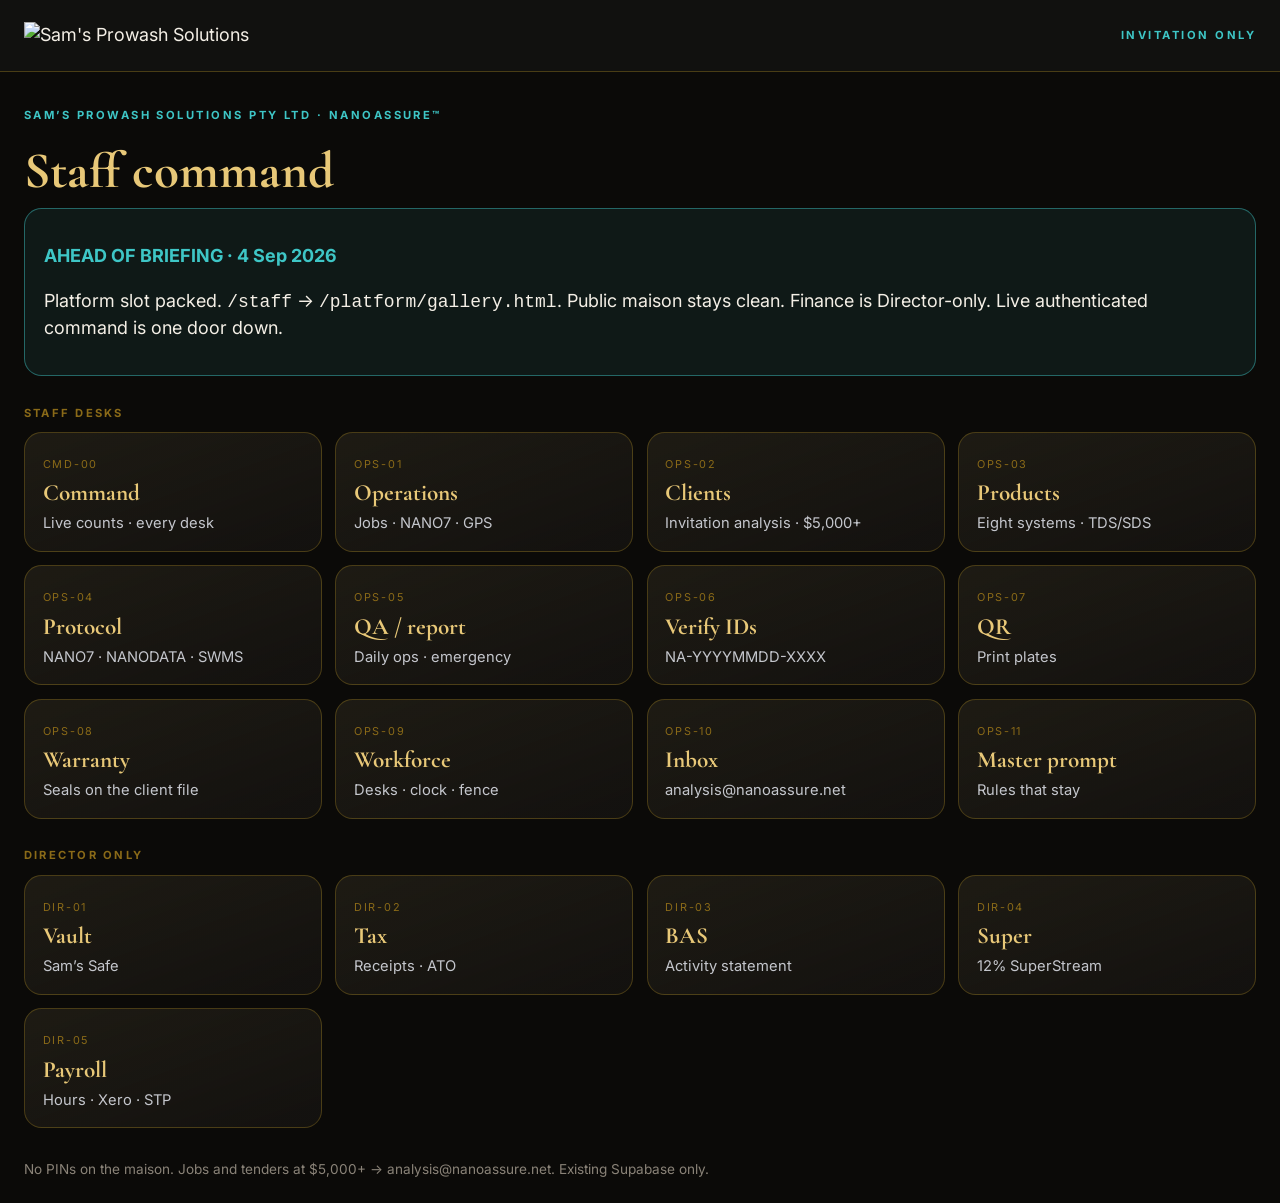
==== site/platform/gallery.html @ 269c6534 "Pack site/platform so /staff points at gallery.html — ahead of 4 Sep briefing" ====
<!DOCTYPE html>
<html lang="en-AU">
<head>
  <meta charset="utf-8" />
  <meta name="viewport" content="width=device-width, initial-scale=1" />
  <title>Staff command · NanoAssure™</title>
  <meta name="robots" content="noindex,nofollow" />
  <link rel="preconnect" href="https://fonts.googleapis.com" />
  <link href="https://fonts.googleapis.com/css2?family=Cormorant+Garamond:wght@500;600&family=Inter:wght@500;600;700&display=swap" rel="stylesheet" />
  <style>
    :root { --gold:#c9a227; --goldhi:#e8c878; --carbon:#0b0a08; --mute:#c4c6cc; --aqua:#3ec6c6; }
    * { box-sizing: border-box; }
    body { margin:0; background:#0b0a08; color:#f4efe6; font: 18px/1.45 Inter, system-ui, sans-serif; }
    a { color: inherit; text-decoration: none; }
    header { display:flex; align-items:center; justify-content:space-between; gap:1rem; padding:1rem 1.5rem; border-bottom:1px solid rgba(201,162,39,.3); background:#11110f; }
    header img { height: 56px; width: auto; max-width: 16rem; object-fit: contain; }
    .kicker { font-size: .7rem; letter-spacing: .22em; text-transform: uppercase; color: var(--aqua); font-weight: 700; }
    h1 { font-family: "Cormorant Garamond", Georgia, serif; font-size: clamp(2rem, 5vw, 3.2rem); margin: .2rem 0 0; color: var(--goldhi); }
    .wrap { max-width: 88rem; margin: 0 auto; padding: 1.5rem; }
    .status { border:1px solid rgba(62,198,198,.45); background: rgba(62,198,198,.08); border-radius: 1.1rem; padding: 1rem 1.2rem; margin-bottom: 1.5rem; }
    .status b { color: var(--aqua); }
    .grid { display:grid; gap: .85rem; grid-template-columns: repeat(auto-fill, minmax(16rem, 1fr)); }
    .card { display:block; border:1px solid rgba(201,162,39,.28); border-radius: 1.1rem; padding: 1rem 1.1rem; background: linear-gradient(160deg, rgba(255,231,160,.08), rgba(20,18,16,.92)); }
    .card:hover { border-color: var(--goldhi); }
    .code { font-size: .68rem; letter-spacing: .16em; text-transform: uppercase; color: #8a6a18; }
    .card h2 { font-family: "Cormorant Garamond", Georgia, serif; font-size: 1.45rem; margin: .15rem 0; color: var(--goldhi); }
    .card p { margin: 0; color: var(--mute); font-size: .92rem; }
    h3 { font-size: .7rem; letter-spacing: .2em; text-transform: uppercase; color: #8a6a18; margin: 1.8rem 0 .7rem; }
    footer { margin-top: 2rem; color: #8a8378; font-size: .85rem; }
  </style>
</head>
<body>
  <header>
    <a href="/"><img src="/brand/sp-lockup.png" alt="Sam's Prowash Solutions" /></a>
    <p class="kicker">Invitation only</p>
  </header>
  <main class="wrap">
    <p class="kicker">Sam’s Prowash Solutions Pty Ltd · NanoAssure™</p>
    <h1>Staff command</h1>
    <div class="status">
      <p><b>AHEAD OF BRIEFING · 4 Sep 2026</b></p>
      <p>Platform slot packed. <code>/staff</code> → <code>/platform/gallery.html</code>. Public maison stays clean. Finance is Director-only. Live authenticated command is one door down.</p>
    </div>
    <h3>Staff desks</h3>
    <div class="grid">
      <a class="card" href="/staff/command"><span class="code">CMD-00</span><h2>Command</h2><p>Live counts · every desk</p></a>
      <a class="card" href="/staff/operations"><span class="code">OPS-01</span><h2>Operations</h2><p>Jobs · NANO7 · GPS</p></a>
      <a class="card" href="/staff/clients"><span class="code">OPS-02</span><h2>Clients</h2><p>Invitation analysis · $5,000+</p></a>
      <a class="card" href="/staff/products"><span class="code">OPS-03</span><h2>Products</h2><p>Eight systems · TDS/SDS</p></a>
      <a class="card" href="/staff/protocol"><span class="code">OPS-04</span><h2>Protocol</h2><p>NANO7 · NANODATA · SWMS</p></a>
      <a class="card" href="/staff/report"><span class="code">OPS-05</span><h2>QA / report</h2><p>Daily ops · emergency</p></a>
      <a class="card" href="/staff/verify"><span class="code">OPS-06</span><h2>Verify IDs</h2><p>NA-YYYYMMDD-XXXX</p></a>
      <a class="card" href="/staff/qr"><span class="code">OPS-07</span><h2>QR</h2><p>Print plates</p></a>
      <a class="card" href="/staff/warranty"><span class="code">OPS-08</span><h2>Warranty</h2><p>Seals on the client file</p></a>
      <a class="card" href="/staff/workforce"><span class="code">OPS-09</span><h2>Workforce</h2><p>Desks · clock · fence</p></a>
      <a class="card" href="/staff/inbox"><span class="code">OPS-10</span><h2>Inbox</h2><p>analysis@nanoassure.net</p></a>
      <a class="card" href="/staff/prompt"><span class="code">OPS-11</span><h2>Master prompt</h2><p>Rules that stay</p></a>
    </div>
    <h3>Director only</h3>
    <div class="grid">
      <a class="card" href="/staff/vault"><span class="code">DIR-01</span><h2>Vault</h2><p>Sam’s Safe</p></a>
      <a class="card" href="/staff/tax"><span class="code">DIR-02</span><h2>Tax</h2><p>Receipts · ATO</p></a>
      <a class="card" href="/staff/bas"><span class="code">DIR-03</span><h2>BAS</h2><p>Activity statement</p></a>
      <a class="card" href="/staff/super"><span class="code">DIR-04</span><h2>Super</h2><p>12% SuperStream</p></a>
      <a class="card" href="/staff/payroll"><span class="code">DIR-05</span><h2>Payroll</h2><p>Hours · Xero · STP</p></a>
    </div>
    <footer>No PINs on the maison. Jobs and tenders at $5,000+ → analysis@nanoassure.net. Existing Supabase only.</footer>
  </main>
</body>
</html>
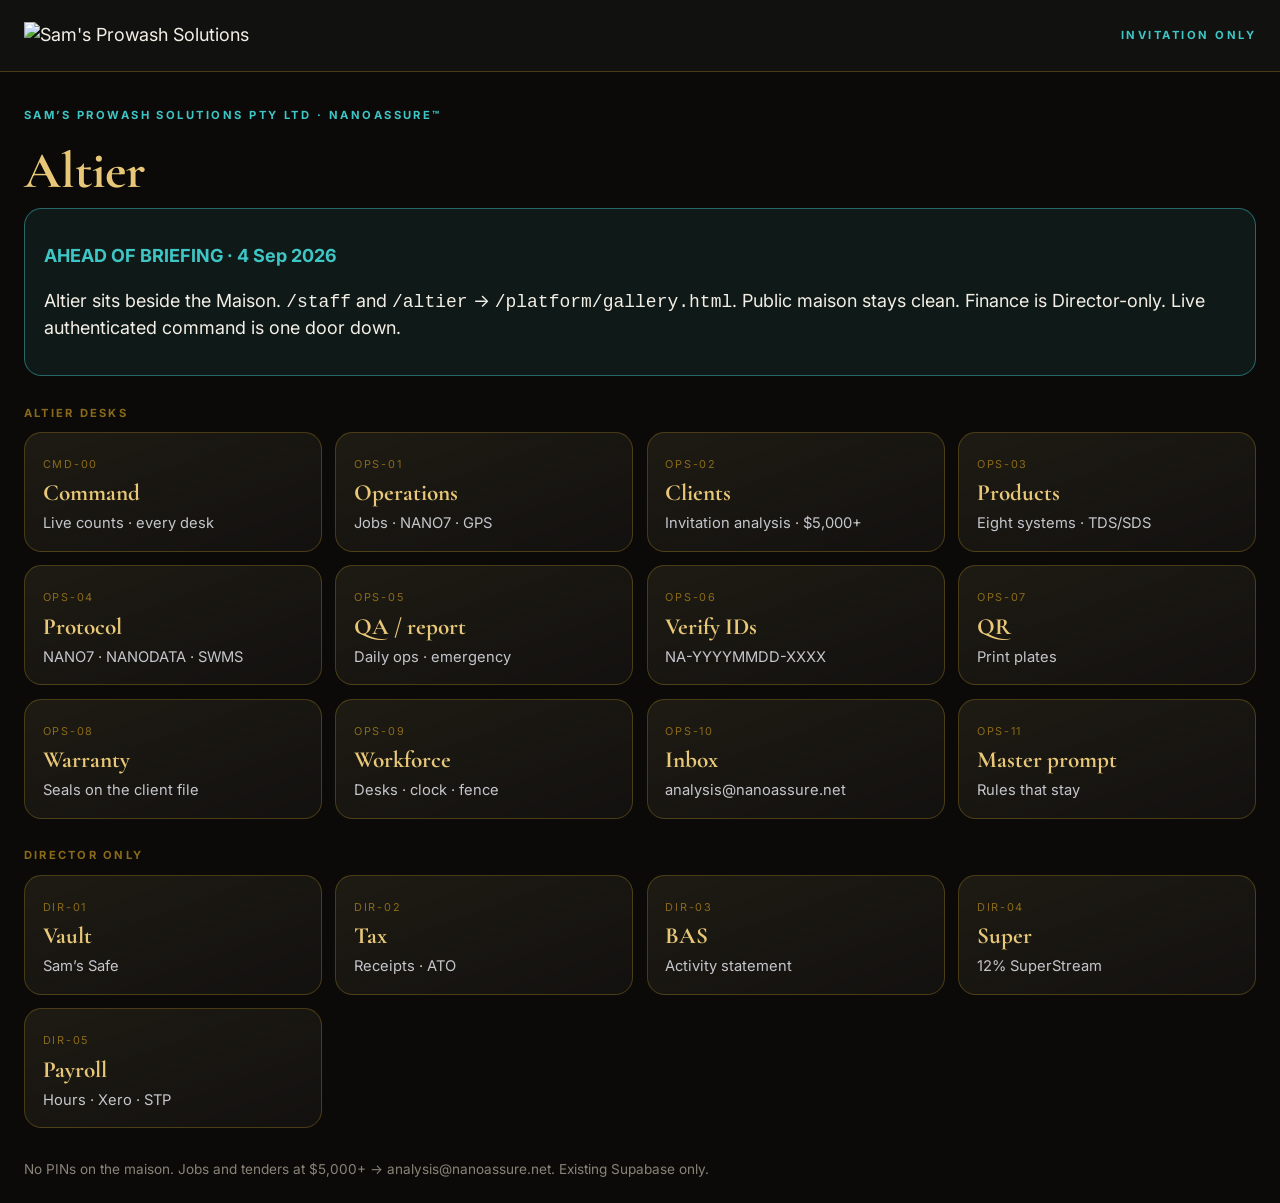
==== commit f718988d: "Altier labels on gallery, maison nav/footer, login gate, and command shell. Paths unchanged." ====
--- a/site/platform/gallery.html
+++ b/site/platform/gallery.html
@@ -3,7 +3,7 @@
 <head>
   <meta charset="utf-8" />
   <meta name="viewport" content="width=device-width, initial-scale=1" />
-  <title>Staff command · NanoAssure™</title>
+  <title>Altier · NanoAssure™</title>
   <meta name="robots" content="noindex,nofollow" />
   <link rel="preconnect" href="https://fonts.googleapis.com" />
   <link href="https://fonts.googleapis.com/css2?family=Cormorant+Garamond:wght@500;600&family=Inter:wght@500;600;700&display=swap" rel="stylesheet" />
@@ -36,12 +36,12 @@
   </header>
   <main class="wrap">
     <p class="kicker">Sam’s Prowash Solutions Pty Ltd · NanoAssure™</p>
-    <h1>Staff command</h1>
+    <h1>Altier</h1>
     <div class="status">
       <p><b>AHEAD OF BRIEFING · 4 Sep 2026</b></p>
-      <p>Platform slot packed. <code>/staff</code> → <code>/platform/gallery.html</code>. Public maison stays clean. Finance is Director-only. Live authenticated command is one door down.</p>
+      <p>Altier sits beside the Maison. <code>/staff</code> and <code>/altier</code> → <code>/platform/gallery.html</code>. Public maison stays clean. Finance is Director-only. Live authenticated command is one door down.</p>
     </div>
-    <h3>Staff desks</h3>
+    <h3>Altier desks</h3>
     <div class="grid">
       <a class="card" href="/staff/command"><span class="code">CMD-00</span><h2>Command</h2><p>Live counts · every desk</p></a>
       <a class="card" href="/staff/operations"><span class="code">OPS-01</span><h2>Operations</h2><p>Jobs · NANO7 · GPS</p></a>
